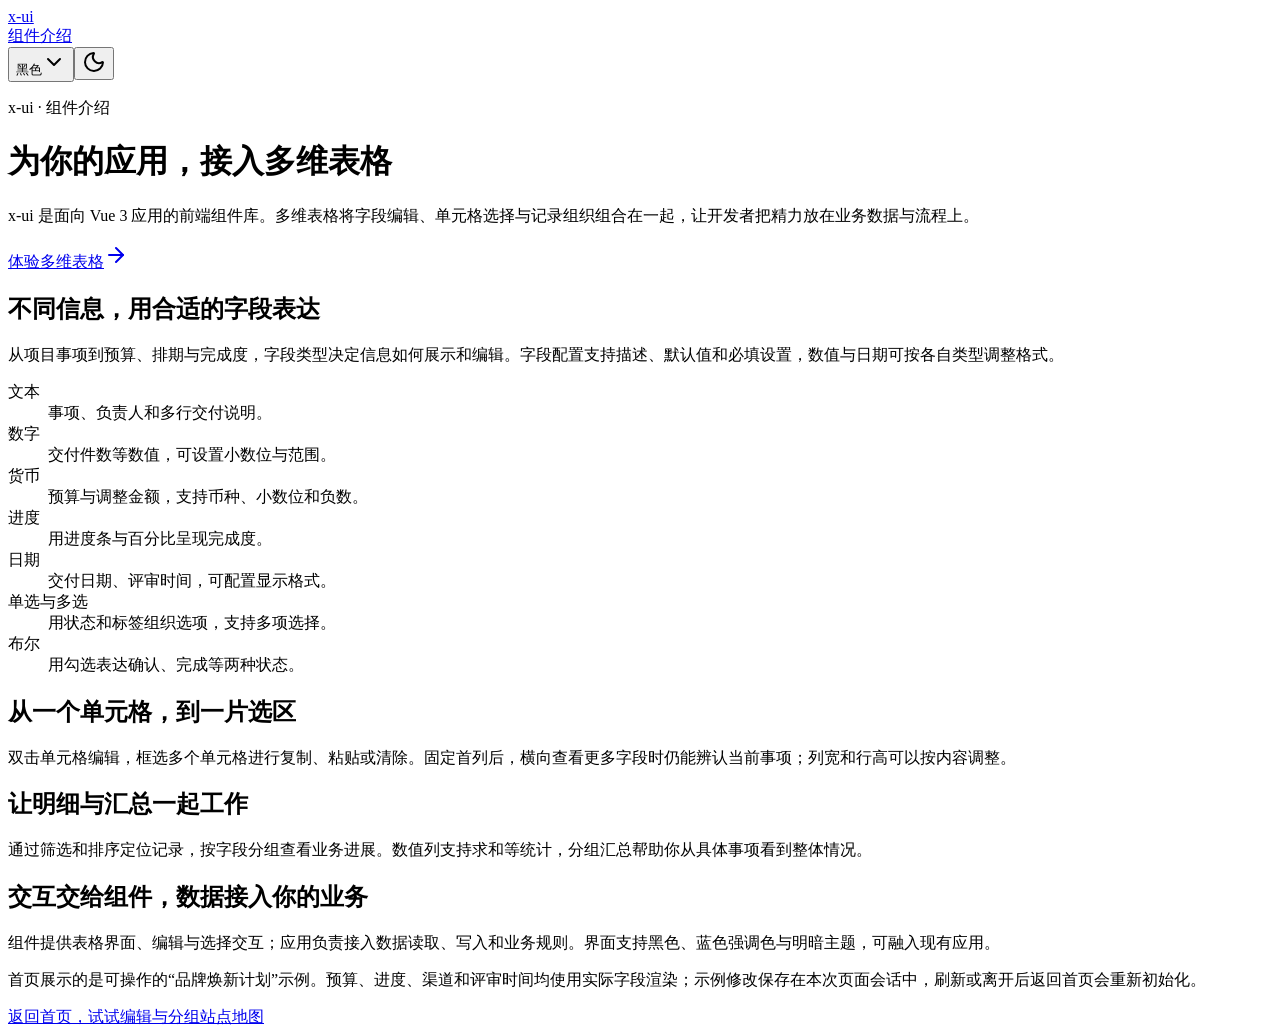
==== features/index.html @ f048147a "完善官网静态页面与搜索收录支持" ====
<!DOCTYPE html><html lang="en"><head><meta charset="utf-8"><meta name="viewport" content="width=device-width,initial-scale=1"><link rel="icon" href="data:image/svg+xml,%3Csvg xmlns='http://www.w3.org/2000/svg' viewBox='0 0 32 32'%3E%3Crect width='32' height='32' rx='8'/%3E%3Ctext x='16' y='22' text-anchor='middle' font-family='sans-serif' font-size='18' font-weight='700' fill='white'%3EX%3C/text%3E%3C/svg%3E"><meta name="color-scheme" content="light dark"><script type="module" crossorigin="" src="/x-ui-docs/assets/app-CK7sRmYG.js"></script><link rel="stylesheet" crossorigin="" href="/x-ui-docs/assets/app-Ch--ZZr5.css"><link rel="modulepreload" crossorigin="" href="/x-ui-docs/assets/index-Bvl92igi.js"><title>多维表格的字段、编辑与数据组织 · x-ui</title><meta name="description" content="了解 x-ui 多维表格当前支持的字段类型、单元格编辑与批量操作、分组筛选排序、列统计，以及组件与业务应用的数据边界。"><meta name="robots" content="index,follow"><meta property="og:title" content="多维表格的字段、编辑与数据组织 · x-ui"><meta property="og:description" content="了解 x-ui 多维表格当前支持的字段类型、单元格编辑与批量操作、分组筛选排序、列统计，以及组件与业务应用的数据边界。"><meta property="og:type" content="website"><meta property="og:site_name" content="x-ui"><meta property="og:locale" content="zh_CN"><meta property="og:url" content="https://gitlibingchen.github.io/x-ui-docs/features/"><link rel="canonical" href="https://gitlibingchen.github.io/x-ui-docs/features/"></head><body><div id="app" data-server-rendered="true"><!--[--><!--[--><!--[--><header class="site-nav sticky top-0 z-50 box-border flex h-14 items-center justify-between border-b border-border bg-background px-4 text-foreground [--x-control-radius-md:6px] [--x-icon-size-md:16px] [--x-control-gap-md:8px]" aria-label="站点导航"><div class="site-nav-start flex items-center gap-6"><a href="/x-ui-docs/" class="router-link-active site-brand inline-flex flex-none items-center text-2xl leading-8 font-semibold whitespace-nowrap text-foreground no-underline select-none focus-visible:outline-2 focus-visible:outline-offset-4 focus-visible:outline-ring" aria-label="x-ui 首页">x-ui</a><nav aria-label="主导航" class="flex items-center"><a aria-current="page" href="/x-ui-docs/features/" class="text-foreground router-link-exact-active text-sm text-muted-foreground no-underline hover:text-foreground focus-visible:outline-2 focus-visible:outline-offset-4 focus-visible:outline-ring">组件介绍</a></nav></div><div class="site-nav-actions flex items-center gap-2"><!--[--><!--[--><span data-slot="x-clear-control-frame" data-x-size="md" data-x-clear-replacement-root="" class="x:group/clear x:relative x:inline-flex x:w-fit x:max-w-full x:min-w-0 x:justify-self-start x:align-middle"><button aria-label="全局强调色" data-slot="x-select-trigger" data-x-size="md" data-x-label-activate="" data-size="md" data-x-input-variant="outlined" class="x:flex x:w-fit x:items-center x:gap-[var(--x-control-gap)] x:rounded-[var(--x-control-radius)] x:border x:data-[x-size=sm]:py-0 x:text-[length:var(--x-control-font-size)] x:leading-[var(--x-text-line-height)] x:whitespace-nowrap x:transition-colors x:outline-none x:select-none x:data-[placeholder]:text-muted-foreground x:h-[var(--x-control-height)] x:disabled:cursor-not-allowed x:disabled:opacity-50 x:aria-invalid:border-invalid x:dark:aria-invalid:border-invalid x:*:data-[slot=x-select-value]:line-clamp-1 x:*:data-[slot=x-select-value]:flex x:*:data-[slot=x-select-value]:items-center x:*:data-[slot=x-select-value]:gap-[var(--x-row-gap)] x:[&amp;_svg]:pointer-events-none x:[&amp;_svg]:shrink-0 x:[&amp;_svg:not([class*=size-])]:size-[var(--x-icon-size)] x:border-input x:bg-background x:dark:bg-background x:hover:bg-muted x:dark:hover:bg-muted x:shadow-none x:justify-between x:px-2.5 x:py-0 [--x-control-radius-md:6px] [--x-icon-size-md:16px] [--x-control-gap-md:8px]" role="combobox" type="button" aria-controls="reka-select-content-v-0" aria-expanded="false" aria-required="false" aria-autocomplete="none" dir="ltr" data-state="closed"><!--[--><!--[--><span style="pointer-events:none" data-slot="x-select-value" data-x-size="md" class=""><!--[--><!--[--><!--[--><span class="accent-choice x:inline-flex x:items-center x:gap-1.5" data-v-0aee4711=""><span class="accent-color-icon x:inline-flex x:size-4 x:flex-none x:items-center x:justify-center" aria-hidden="true" data-v-0aee4711=""><span class="accent-swatch x:inline-block x:size-2.5 x:flex-none x:rounded-full x:border x:border-[color-mix(in_oklch,var(--x-foreground)_24%,transparent)]" data-color="black" data-mode="light" data-v-0aee4711=""></span></span><span data-v-0aee4711="">黑色</span></span><!--]--><!--]--><!--]--></span><!--]--><span data-slot="x-clear-control-slot" data-x-size="md" data-x-clear-control-slot="" data-icon="inline-end" class="x:group/clear-slot x:relative x:inline-flex x:size-[var(--x-action-size)] x:shrink-0 x:items-center x:justify-center x:-mx-1"><span data-slot="x-clear-control-fallback" class="x:inline-flex x:size-full x:items-center x:justify-center x:transition-opacity x:duration-100 x:ease-out x:motion-reduce:transition-none"><!--[--><svg xmlns="http://www.w3.org/2000/svg" width="24" height="24" viewBox="0 0 24 24" fill="none" stroke="currentColor" stroke-width="2" stroke-linecap="round" stroke-linejoin="round" aria-hidden="true" class="lucide lucide-chevron-down-icon lucide-chevron-down x:pointer-events-none x:size-[var(--x-icon-size)] x:text-muted-foreground"><path d="m6 9 6 6 6-6"></path></svg><!--]--></span></span><!--]--></button><!----></span><!--v-if--><!--]--><!--v-if--><!--]--><button type="button" aria-label="切换到深色主题" data-slot="x-button" data-x-size="md" data-shape="icon" data-variant="outline" data-size="md" class="x:group/button x:inline-flex x:shrink-0 x:items-center x:justify-center x:rounded-[var(--x-control-radius)] x:border x:bg-clip-border x:text-[length:var(--x-control-font-size)] x:leading-[var(--x-text-line-height)] x:font-medium x:whitespace-nowrap x:transition-[color,background-color,border-color,box-shadow,transform] x:select-none x:outline-none x:focus-ring x:active:not-aria-[haspopup]:translate-y-px x:disabled:pointer-events-none x:disabled:opacity-50 x:aria-invalid:border-invalid x:dark:aria-invalid:border-invalid x:[&amp;_svg]:pointer-events-none x:[&amp;_svg]:shrink-0 x:[&amp;_svg:not([class*='size-'])]:size-[var(--x-icon-size)] x:hover:text-foreground x:aria-expanded:bg-muted x:aria-expanded:text-foreground x:dark:border-input x:[--x-control-radius:var(--x-control-radius-md,max(0px,calc(var(--x-radius)-2px)))] x:[--x-control-height:var(--x-control-height-md)] x:[--x-control-gap:var(--x-control-gap-md)] x:[--x-text-line-height:var(--x-text-line-height-md)] x:[--x-control-padding-x:var(--x-control-padding-x-md)] x:[--x-control-font-size:var(--x-control-font-size-md)] x:[--x-icon-size:var(--x-icon-size-md)] x:h-[var(--x-control-height)] x:gap-[var(--x-control-gap)] x:w-[var(--x-control-height)] x:p-0 x:has-data-[icon=inline-start]:pl-0 x:has-data-[icon=inline-end]:pr-0 x:border-input x:bg-background x:dark:bg-background x:hover:bg-muted x:dark:hover:bg-muted x:shadow-none"><!--[--><!----><!--[--><svg xmlns="http://www.w3.org/2000/svg" width="24" height="24" viewBox="0 0 24 24" fill="none" stroke="currentColor" stroke-width="2" stroke-linecap="round" stroke-linejoin="round" data-icon="" class="lucide lucide-moon-icon lucide-moon"><path d="M20.985 12.486a9 9 0 1 1-9.473-9.472c.405-.022.617.46.402.803a6 6 0 0 0 8.268 8.268c.344-.215.825-.004.803.401"></path></svg><!--]--><!--]--></button></div></header><main class="mx-auto max-w-5xl px-6 py-12 text-foreground sm:px-10 sm:py-20"><header class="max-w-2xl"><p class="mb-4 text-sm text-muted-foreground">x-ui · 组件介绍</p><h1 class="text-3xl leading-tight font-semibold tracking-tight sm:text-4xl">为你的应用，接入多维表格</h1><p class="mt-6 text-base leading-8 text-muted-foreground">x-ui 是面向 Vue 3 应用的前端组件库。多维表格将字段编辑、单元格选择与记录组织组合在一起，让开发者把精力放在业务数据与流程上。</p><a href="/x-ui-docs/" class="router-link-active x:group/button x:inline-flex x:shrink-0 x:items-center x:justify-center x:rounded-[var(--x-control-radius)] x:border x:border-transparent x:bg-clip-border x:text-[length:var(--x-control-font-size)] x:leading-[var(--x-text-line-height)] x:font-medium x:whitespace-nowrap x:transition-[color,background-color,border-color,box-shadow,transform] x:select-none x:outline-none x:focus-ring x:active:not-aria-[haspopup]:translate-y-px x:disabled:pointer-events-none x:disabled:opacity-50 x:aria-invalid:border-invalid x:dark:aria-invalid:border-invalid x:[&amp;_svg]:pointer-events-none x:[&amp;_svg]:shrink-0 x:[&amp;_svg:not([class*='size-'])]:size-[var(--x-icon-size)] x:bg-primary x:text-primary-foreground x:hover:bg-[color-mix(in_oklab,var(--x-primary),var(--x-foreground)_10%)] x:[--x-control-radius:var(--x-control-radius-md,max(0px,calc(var(--x-radius)-2px)))] x:[--x-control-height:var(--x-control-height-md)] x:[--x-control-gap:var(--x-control-gap-md)] x:[--x-text-line-height:var(--x-text-line-height-md)] x:[--x-control-padding-x:var(--x-control-padding-x-md)] x:[--x-control-font-size:var(--x-control-font-size-md)] x:[--x-icon-size:var(--x-icon-size-md)] x:h-[var(--x-control-height)] x:gap-[var(--x-control-gap)] x:px-[var(--x-control-padding-x)] x:has-data-[icon=inline-end]:pr-2 x:has-data-[icon=inline-start]:pl-2 x:mt-6 x:shadow-none" data-slot="x-button" data-x-size="md" data-shape="default" data-variant="default" data-size="md">体验多维表格<svg xmlns="http://www.w3.org/2000/svg" width="24" height="24" viewBox="0 0 24 24" fill="none" stroke="currentColor" stroke-width="2" stroke-linecap="round" stroke-linejoin="round" data-icon="" class="lucide lucide-arrow-right-icon lucide-arrow-right"><path d="M5 12h14"></path><path d="m12 5 7 7-7 7"></path></svg></a></header><section class="mt-14 border-t border-border pt-8" aria-labelledby="fields-title"><h2 id="fields-title" class="text-xl font-medium">不同信息，用合适的字段表达</h2><p class="mt-3 max-w-2xl text-sm leading-7 text-muted-foreground">从项目事项到预算、排期与完成度，字段类型决定信息如何展示和编辑。字段配置支持描述、默认值和必填设置，数值与日期可按各自类型调整格式。</p><dl class="mt-6 grid gap-x-10 gap-y-5 sm:grid-cols-2"><!--[--><div><dt class="text-sm font-medium">文本</dt><dd class="mt-1 text-sm leading-7 text-muted-foreground">事项、负责人和多行交付说明。</dd></div><div><dt class="text-sm font-medium">数字</dt><dd class="mt-1 text-sm leading-7 text-muted-foreground">交付件数等数值，可设置小数位与范围。</dd></div><div><dt class="text-sm font-medium">货币</dt><dd class="mt-1 text-sm leading-7 text-muted-foreground">预算与调整金额，支持币种、小数位和负数。</dd></div><div><dt class="text-sm font-medium">进度</dt><dd class="mt-1 text-sm leading-7 text-muted-foreground">用进度条与百分比呈现完成度。</dd></div><div><dt class="text-sm font-medium">日期</dt><dd class="mt-1 text-sm leading-7 text-muted-foreground">交付日期、评审时间，可配置显示格式。</dd></div><div><dt class="text-sm font-medium">单选与多选</dt><dd class="mt-1 text-sm leading-7 text-muted-foreground">用状态和标签组织选项，支持多项选择。</dd></div><div><dt class="text-sm font-medium">布尔</dt><dd class="mt-1 text-sm leading-7 text-muted-foreground">用勾选表达确认、完成等两种状态。</dd></div><!--]--></dl></section><section class="mt-12 grid gap-8 border-t border-border pt-8 sm:grid-cols-2" aria-label="编辑与组织"><div><h2 class="text-xl font-medium">从一个单元格，到一片选区</h2><p class="mt-3 text-sm leading-7 text-muted-foreground">双击单元格编辑，框选多个单元格进行复制、粘贴或清除。固定首列后，横向查看更多字段时仍能辨认当前事项；列宽和行高可以按内容调整。</p></div><div><h2 class="text-xl font-medium">让明细与汇总一起工作</h2><p class="mt-3 text-sm leading-7 text-muted-foreground">通过筛选和排序定位记录，按字段分组查看业务进展。数值列支持求和等统计，分组汇总帮助你从具体事项看到整体情况。</p></div></section><section class="mt-12 border-t border-border pt-8" aria-labelledby="integration-title"><h2 id="integration-title" class="text-xl font-medium">交互交给组件，数据接入你的业务</h2><p class="mt-3 max-w-3xl text-sm leading-7 text-muted-foreground">组件提供表格界面、编辑与选择交互；应用负责接入数据读取、写入和业务规则。界面支持黑色、蓝色强调色与明暗主题，可融入现有应用。</p><p class="mt-3 max-w-3xl text-sm leading-7 text-muted-foreground">首页展示的是可操作的“品牌焕新计划”示例。预算、进度、渠道和评审时间均使用实际字段渲染；示例修改保存在本次页面会话中，刷新或离开后返回首页会重新初始化。</p></section><footer class="mt-12 flex flex-wrap items-center justify-between gap-4 border-t border-border pt-6 text-sm"><a href="/x-ui-docs/" class="router-link-active text-foreground underline underline-offset-4 focus-visible:outline-2 focus-visible:outline-ring">返回首页，试试编辑与分组</a><a href="/x-ui-docs/sitemap.xml" class="text-muted-foreground underline underline-offset-4 focus-visible:outline-2 focus-visible:outline-ring">站点地图</a></footer></main><!--]--><!--]--><!----><!--]--></div></body></html>
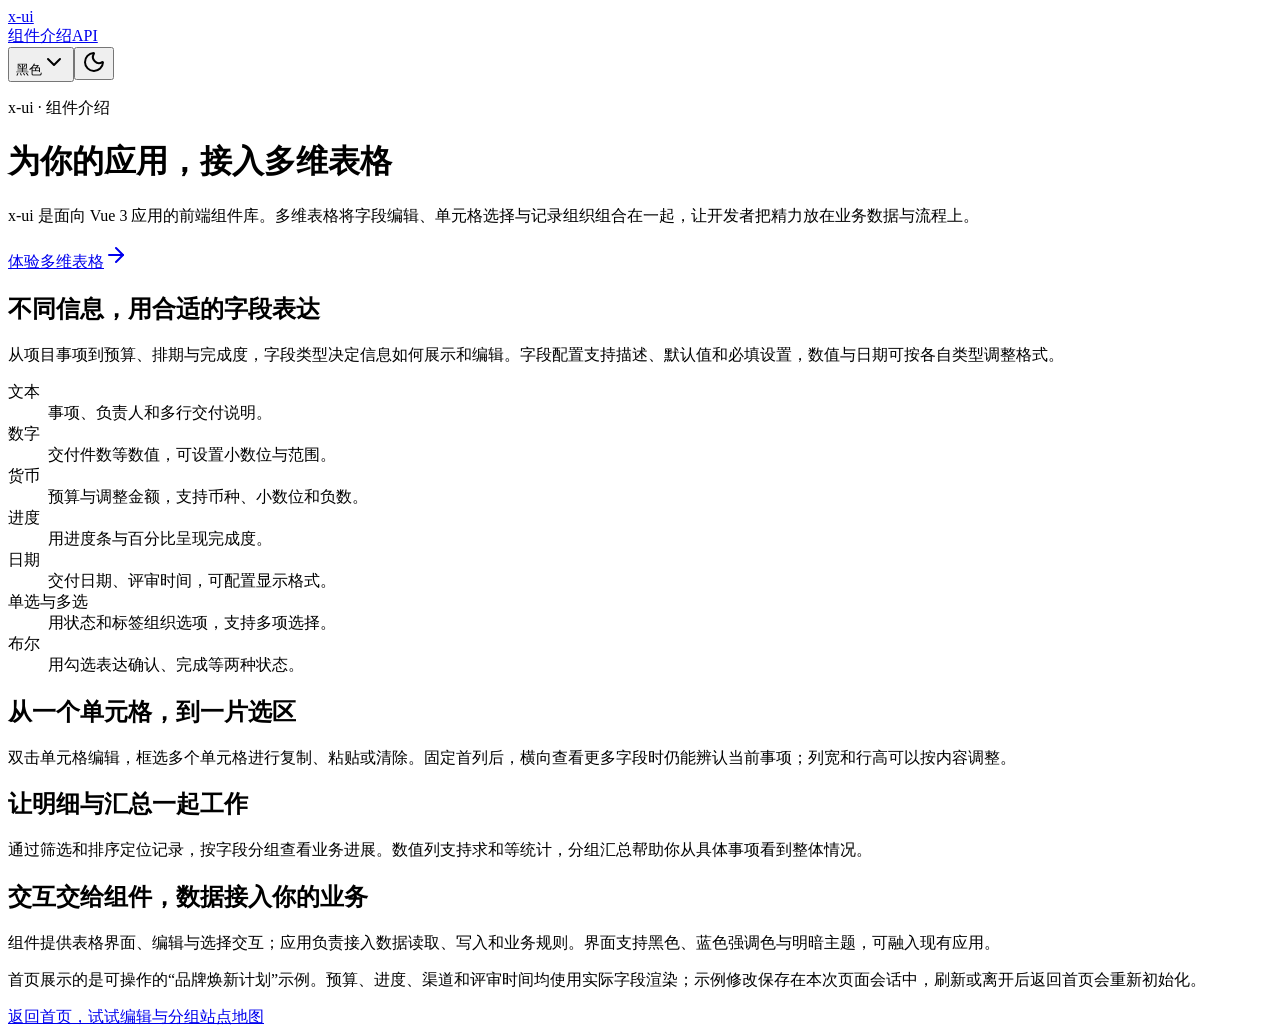
==== commit d7040403: "发布多维表格 API 官网与检索优化" ====
--- a/features/index.html
+++ b/features/index.html
@@ -1 +1,15 @@
-<!DOCTYPE html><html lang="en"><head><meta charset="utf-8"><meta name="viewport" content="width=device-width,initial-scale=1"><link rel="icon" href="data:image/svg+xml,%3Csvg xmlns='http://www.w3.org/2000/svg' viewBox='0 0 32 32'%3E%3Crect width='32' height='32' rx='8'/%3E%3Ctext x='16' y='22' text-anchor='middle' font-family='sans-serif' font-size='18' font-weight='700' fill='white'%3EX%3C/text%3E%3C/svg%3E"><meta name="color-scheme" content="light dark"><script type="module" crossorigin="" src="/x-ui-docs/assets/app-CK7sRmYG.js"></script><link rel="stylesheet" crossorigin="" href="/x-ui-docs/assets/app-Ch--ZZr5.css"><link rel="modulepreload" crossorigin="" href="/x-ui-docs/assets/index-Bvl92igi.js"><title>多维表格的字段、编辑与数据组织 · x-ui</title><meta name="description" content="了解 x-ui 多维表格当前支持的字段类型、单元格编辑与批量操作、分组筛选排序、列统计，以及组件与业务应用的数据边界。"><meta name="robots" content="index,follow"><meta property="og:title" content="多维表格的字段、编辑与数据组织 · x-ui"><meta property="og:description" content="了解 x-ui 多维表格当前支持的字段类型、单元格编辑与批量操作、分组筛选排序、列统计，以及组件与业务应用的数据边界。"><meta property="og:type" content="website"><meta property="og:site_name" content="x-ui"><meta property="og:locale" content="zh_CN"><meta property="og:url" content="https://gitlibingchen.github.io/x-ui-docs/features/"><link rel="canonical" href="https://gitlibingchen.github.io/x-ui-docs/features/"></head><body><div id="app" data-server-rendered="true"><!--[--><!--[--><!--[--><header class="site-nav sticky top-0 z-50 box-border flex h-14 items-center justify-between border-b border-border bg-background px-4 text-foreground [--x-control-radius-md:6px] [--x-icon-size-md:16px] [--x-control-gap-md:8px]" aria-label="站点导航"><div class="site-nav-start flex items-center gap-6"><a href="/x-ui-docs/" class="router-link-active site-brand inline-flex flex-none items-center text-2xl leading-8 font-semibold whitespace-nowrap text-foreground no-underline select-none focus-visible:outline-2 focus-visible:outline-offset-4 focus-visible:outline-ring" aria-label="x-ui 首页">x-ui</a><nav aria-label="主导航" class="flex items-center"><a aria-current="page" href="/x-ui-docs/features/" class="text-foreground router-link-exact-active text-sm text-muted-foreground no-underline hover:text-foreground focus-visible:outline-2 focus-visible:outline-offset-4 focus-visible:outline-ring">组件介绍</a></nav></div><div class="site-nav-actions flex items-center gap-2"><!--[--><!--[--><span data-slot="x-clear-control-frame" data-x-size="md" data-x-clear-replacement-root="" class="x:group/clear x:relative x:inline-flex x:w-fit x:max-w-full x:min-w-0 x:justify-self-start x:align-middle"><button aria-label="全局强调色" data-slot="x-select-trigger" data-x-size="md" data-x-label-activate="" data-size="md" data-x-input-variant="outlined" class="x:flex x:w-fit x:items-center x:gap-[var(--x-control-gap)] x:rounded-[var(--x-control-radius)] x:border x:data-[x-size=sm]:py-0 x:text-[length:var(--x-control-font-size)] x:leading-[var(--x-text-line-height)] x:whitespace-nowrap x:transition-colors x:outline-none x:select-none x:data-[placeholder]:text-muted-foreground x:h-[var(--x-control-height)] x:disabled:cursor-not-allowed x:disabled:opacity-50 x:aria-invalid:border-invalid x:dark:aria-invalid:border-invalid x:*:data-[slot=x-select-value]:line-clamp-1 x:*:data-[slot=x-select-value]:flex x:*:data-[slot=x-select-value]:items-center x:*:data-[slot=x-select-value]:gap-[var(--x-row-gap)] x:[&amp;_svg]:pointer-events-none x:[&amp;_svg]:shrink-0 x:[&amp;_svg:not([class*=size-])]:size-[var(--x-icon-size)] x:border-input x:bg-background x:dark:bg-background x:hover:bg-muted x:dark:hover:bg-muted x:shadow-none x:justify-between x:px-2.5 x:py-0 [--x-control-radius-md:6px] [--x-icon-size-md:16px] [--x-control-gap-md:8px]" role="combobox" type="button" aria-controls="reka-select-content-v-0" aria-expanded="false" aria-required="false" aria-autocomplete="none" dir="ltr" data-state="closed"><!--[--><!--[--><span style="pointer-events:none" data-slot="x-select-value" data-x-size="md" class=""><!--[--><!--[--><!--[--><span class="accent-choice x:inline-flex x:items-center x:gap-1.5" data-v-0aee4711=""><span class="accent-color-icon x:inline-flex x:size-4 x:flex-none x:items-center x:justify-center" aria-hidden="true" data-v-0aee4711=""><span class="accent-swatch x:inline-block x:size-2.5 x:flex-none x:rounded-full x:border x:border-[color-mix(in_oklch,var(--x-foreground)_24%,transparent)]" data-color="black" data-mode="light" data-v-0aee4711=""></span></span><span data-v-0aee4711="">黑色</span></span><!--]--><!--]--><!--]--></span><!--]--><span data-slot="x-clear-control-slot" data-x-size="md" data-x-clear-control-slot="" data-icon="inline-end" class="x:group/clear-slot x:relative x:inline-flex x:size-[var(--x-action-size)] x:shrink-0 x:items-center x:justify-center x:-mx-1"><span data-slot="x-clear-control-fallback" class="x:inline-flex x:size-full x:items-center x:justify-center x:transition-opacity x:duration-100 x:ease-out x:motion-reduce:transition-none"><!--[--><svg xmlns="http://www.w3.org/2000/svg" width="24" height="24" viewBox="0 0 24 24" fill="none" stroke="currentColor" stroke-width="2" stroke-linecap="round" stroke-linejoin="round" aria-hidden="true" class="lucide lucide-chevron-down-icon lucide-chevron-down x:pointer-events-none x:size-[var(--x-icon-size)] x:text-muted-foreground"><path d="m6 9 6 6 6-6"></path></svg><!--]--></span></span><!--]--></button><!----></span><!--v-if--><!--]--><!--v-if--><!--]--><button type="button" aria-label="切换到深色主题" data-slot="x-button" data-x-size="md" data-shape="icon" data-variant="outline" data-size="md" class="x:group/button x:inline-flex x:shrink-0 x:items-center x:justify-center x:rounded-[var(--x-control-radius)] x:border x:bg-clip-border x:text-[length:var(--x-control-font-size)] x:leading-[var(--x-text-line-height)] x:font-medium x:whitespace-nowrap x:transition-[color,background-color,border-color,box-shadow,transform] x:select-none x:outline-none x:focus-ring x:active:not-aria-[haspopup]:translate-y-px x:disabled:pointer-events-none x:disabled:opacity-50 x:aria-invalid:border-invalid x:dark:aria-invalid:border-invalid x:[&amp;_svg]:pointer-events-none x:[&amp;_svg]:shrink-0 x:[&amp;_svg:not([class*='size-'])]:size-[var(--x-icon-size)] x:hover:text-foreground x:aria-expanded:bg-muted x:aria-expanded:text-foreground x:dark:border-input x:[--x-control-radius:var(--x-control-radius-md,max(0px,calc(var(--x-radius)-2px)))] x:[--x-control-height:var(--x-control-height-md)] x:[--x-control-gap:var(--x-control-gap-md)] x:[--x-text-line-height:var(--x-text-line-height-md)] x:[--x-control-padding-x:var(--x-control-padding-x-md)] x:[--x-control-font-size:var(--x-control-font-size-md)] x:[--x-icon-size:var(--x-icon-size-md)] x:h-[var(--x-control-height)] x:gap-[var(--x-control-gap)] x:w-[var(--x-control-height)] x:p-0 x:has-data-[icon=inline-start]:pl-0 x:has-data-[icon=inline-end]:pr-0 x:border-input x:bg-background x:dark:bg-background x:hover:bg-muted x:dark:hover:bg-muted x:shadow-none"><!--[--><!----><!--[--><svg xmlns="http://www.w3.org/2000/svg" width="24" height="24" viewBox="0 0 24 24" fill="none" stroke="currentColor" stroke-width="2" stroke-linecap="round" stroke-linejoin="round" data-icon="" class="lucide lucide-moon-icon lucide-moon"><path d="M20.985 12.486a9 9 0 1 1-9.473-9.472c.405-.022.617.46.402.803a6 6 0 0 0 8.268 8.268c.344-.215.825-.004.803.401"></path></svg><!--]--><!--]--></button></div></header><main class="mx-auto max-w-5xl px-6 py-12 text-foreground sm:px-10 sm:py-20"><header class="max-w-2xl"><p class="mb-4 text-sm text-muted-foreground">x-ui · 组件介绍</p><h1 class="text-3xl leading-tight font-semibold tracking-tight sm:text-4xl">为你的应用，接入多维表格</h1><p class="mt-6 text-base leading-8 text-muted-foreground">x-ui 是面向 Vue 3 应用的前端组件库。多维表格将字段编辑、单元格选择与记录组织组合在一起，让开发者把精力放在业务数据与流程上。</p><a href="/x-ui-docs/" class="router-link-active x:group/button x:inline-flex x:shrink-0 x:items-center x:justify-center x:rounded-[var(--x-control-radius)] x:border x:border-transparent x:bg-clip-border x:text-[length:var(--x-control-font-size)] x:leading-[var(--x-text-line-height)] x:font-medium x:whitespace-nowrap x:transition-[color,background-color,border-color,box-shadow,transform] x:select-none x:outline-none x:focus-ring x:active:not-aria-[haspopup]:translate-y-px x:disabled:pointer-events-none x:disabled:opacity-50 x:aria-invalid:border-invalid x:dark:aria-invalid:border-invalid x:[&amp;_svg]:pointer-events-none x:[&amp;_svg]:shrink-0 x:[&amp;_svg:not([class*='size-'])]:size-[var(--x-icon-size)] x:bg-primary x:text-primary-foreground x:hover:bg-[color-mix(in_oklab,var(--x-primary),var(--x-foreground)_10%)] x:[--x-control-radius:var(--x-control-radius-md,max(0px,calc(var(--x-radius)-2px)))] x:[--x-control-height:var(--x-control-height-md)] x:[--x-control-gap:var(--x-control-gap-md)] x:[--x-text-line-height:var(--x-text-line-height-md)] x:[--x-control-padding-x:var(--x-control-padding-x-md)] x:[--x-control-font-size:var(--x-control-font-size-md)] x:[--x-icon-size:var(--x-icon-size-md)] x:h-[var(--x-control-height)] x:gap-[var(--x-control-gap)] x:px-[var(--x-control-padding-x)] x:has-data-[icon=inline-end]:pr-2 x:has-data-[icon=inline-start]:pl-2 x:mt-6 x:shadow-none" data-slot="x-button" data-x-size="md" data-shape="default" data-variant="default" data-size="md">体验多维表格<svg xmlns="http://www.w3.org/2000/svg" width="24" height="24" viewBox="0 0 24 24" fill="none" stroke="currentColor" stroke-width="2" stroke-linecap="round" stroke-linejoin="round" data-icon="" class="lucide lucide-arrow-right-icon lucide-arrow-right"><path d="M5 12h14"></path><path d="m12 5 7 7-7 7"></path></svg></a></header><section class="mt-14 border-t border-border pt-8" aria-labelledby="fields-title"><h2 id="fields-title" class="text-xl font-medium">不同信息，用合适的字段表达</h2><p class="mt-3 max-w-2xl text-sm leading-7 text-muted-foreground">从项目事项到预算、排期与完成度，字段类型决定信息如何展示和编辑。字段配置支持描述、默认值和必填设置，数值与日期可按各自类型调整格式。</p><dl class="mt-6 grid gap-x-10 gap-y-5 sm:grid-cols-2"><!--[--><div><dt class="text-sm font-medium">文本</dt><dd class="mt-1 text-sm leading-7 text-muted-foreground">事项、负责人和多行交付说明。</dd></div><div><dt class="text-sm font-medium">数字</dt><dd class="mt-1 text-sm leading-7 text-muted-foreground">交付件数等数值，可设置小数位与范围。</dd></div><div><dt class="text-sm font-medium">货币</dt><dd class="mt-1 text-sm leading-7 text-muted-foreground">预算与调整金额，支持币种、小数位和负数。</dd></div><div><dt class="text-sm font-medium">进度</dt><dd class="mt-1 text-sm leading-7 text-muted-foreground">用进度条与百分比呈现完成度。</dd></div><div><dt class="text-sm font-medium">日期</dt><dd class="mt-1 text-sm leading-7 text-muted-foreground">交付日期、评审时间，可配置显示格式。</dd></div><div><dt class="text-sm font-medium">单选与多选</dt><dd class="mt-1 text-sm leading-7 text-muted-foreground">用状态和标签组织选项，支持多项选择。</dd></div><div><dt class="text-sm font-medium">布尔</dt><dd class="mt-1 text-sm leading-7 text-muted-foreground">用勾选表达确认、完成等两种状态。</dd></div><!--]--></dl></section><section class="mt-12 grid gap-8 border-t border-border pt-8 sm:grid-cols-2" aria-label="编辑与组织"><div><h2 class="text-xl font-medium">从一个单元格，到一片选区</h2><p class="mt-3 text-sm leading-7 text-muted-foreground">双击单元格编辑，框选多个单元格进行复制、粘贴或清除。固定首列后，横向查看更多字段时仍能辨认当前事项；列宽和行高可以按内容调整。</p></div><div><h2 class="text-xl font-medium">让明细与汇总一起工作</h2><p class="mt-3 text-sm leading-7 text-muted-foreground">通过筛选和排序定位记录，按字段分组查看业务进展。数值列支持求和等统计，分组汇总帮助你从具体事项看到整体情况。</p></div></section><section class="mt-12 border-t border-border pt-8" aria-labelledby="integration-title"><h2 id="integration-title" class="text-xl font-medium">交互交给组件，数据接入你的业务</h2><p class="mt-3 max-w-3xl text-sm leading-7 text-muted-foreground">组件提供表格界面、编辑与选择交互；应用负责接入数据读取、写入和业务规则。界面支持黑色、蓝色强调色与明暗主题，可融入现有应用。</p><p class="mt-3 max-w-3xl text-sm leading-7 text-muted-foreground">首页展示的是可操作的“品牌焕新计划”示例。预算、进度、渠道和评审时间均使用实际字段渲染；示例修改保存在本次页面会话中，刷新或离开后返回首页会重新初始化。</p></section><footer class="mt-12 flex flex-wrap items-center justify-between gap-4 border-t border-border pt-6 text-sm"><a href="/x-ui-docs/" class="router-link-active text-foreground underline underline-offset-4 focus-visible:outline-2 focus-visible:outline-ring">返回首页，试试编辑与分组</a><a href="/x-ui-docs/sitemap.xml" class="text-muted-foreground underline underline-offset-4 focus-visible:outline-2 focus-visible:outline-ring">站点地图</a></footer></main><!--]--><!--]--><!----><!--]--></div></body></html>+<!DOCTYPE html><html lang="en"><head>
+    <meta charset="utf-8">
+    <meta name="viewport" content="width=device-width, initial-scale=1">
+    <link rel="icon" href="data:image/svg+xml,%3Csvg xmlns='http://www.w3.org/2000/svg' viewBox='0 0 32 32'%3E%3Crect width='32' height='32' rx='8'/%3E%3Ctext x='16' y='22' text-anchor='middle' font-family='sans-serif' font-size='18' font-weight='700' fill='white'%3EX%3C/text%3E%3C/svg%3E">
+    <meta name="color-scheme" content="light dark">
+    <script type="module" crossorigin="" src="/x-ui-docs/assets/app-LWnb_J6h.js"></script>
+    <link rel="modulepreload" crossorigin="" href="/x-ui-docs/assets/useApi-CUWMwLLw-C-ic9UT2.js">
+    <link rel="modulepreload" crossorigin="" href="/x-ui-docs/assets/button-D-0W109H.js">
+    <link rel="stylesheet" crossorigin="" href="/x-ui-docs/assets/app-CXUCe8Jp.css">
+  <link rel="modulepreload" crossorigin="" href="/x-ui-docs/assets/button-D-0W109H.js"><link rel="modulepreload" crossorigin="" href="/x-ui-docs/assets/features-zMtmnNN_.js"><title>多维表格的字段、编辑与数据组织 · x-ui</title><meta name="description" content="了解 x-ui 多维表格当前支持的字段类型、单元格编辑与批量操作、分组筛选排序、列统计，以及组件与业务应用的数据边界。"><meta name="robots" content="index,follow"><meta property="og:title" content="多维表格的字段、编辑与数据组织 · x-ui"><meta property="og:description" content="了解 x-ui 多维表格当前支持的字段类型、单元格编辑与批量操作、分组筛选排序、列统计，以及组件与业务应用的数据边界。"><meta property="og:type" content="website"><meta property="og:site_name" content="x-ui"><meta property="og:locale" content="zh_CN"><meta property="og:url" content="https://gitlibingchen.github.io/x-ui-docs/features/"><link rel="canonical" href="https://gitlibingchen.github.io/x-ui-docs/features/"></head>
+  <body>
+    <div id="app" data-server-rendered="true"><!--[--><!--[--><!--[--><header class="site-nav sticky top-0 z-50 box-border flex h-14 items-center justify-between border-b border-border bg-background px-4 text-foreground [--x-control-radius-md:6px] [--x-icon-size-md:16px] [--x-control-gap-md:8px]" aria-label="站点导航"><div class="site-nav-start flex min-w-0 items-center gap-3 sm:gap-6"><a href="/x-ui-docs/" class="router-link-active site-brand inline-flex flex-none items-center text-2xl leading-8 font-semibold whitespace-nowrap text-foreground no-underline select-none focus-visible:outline-2 focus-visible:outline-offset-4 focus-visible:outline-ring" aria-label="x-ui 首页">x-ui</a><nav aria-label="主导航" class="flex items-center gap-3 sm:gap-6"><a aria-current="page" href="/x-ui-docs/features/" class="text-foreground router-link-exact-active text-sm text-muted-foreground no-underline hover:text-foreground focus-visible:outline-2 focus-visible:outline-offset-4 focus-visible:outline-ring">组件介绍</a><a href="/x-ui-docs/api/data-table/" class="text-sm text-muted-foreground no-underline hover:text-foreground focus-visible:outline-2 focus-visible:outline-offset-4 focus-visible:outline-ring">API</a></nav></div><div class="site-nav-actions flex items-center gap-2"><!--[--><!--[--><span data-slot="x-clear-control-frame" data-x-size="md" data-x-clear-replacement-root="" class="x:group/clear x:relative x:inline-flex x:w-fit x:max-w-full x:min-w-0 x:justify-self-start x:align-middle"><button aria-label="全局强调色" data-slot="x-select-trigger" data-x-size="md" data-x-label-activate="" data-size="md" data-x-input-variant="outlined" class="x:flex x:w-fit x:items-center x:gap-[var(--x-control-gap)] x:rounded-[var(--x-control-radius)] x:border x:data-[x-size=sm]:py-0 x:text-[length:var(--x-control-font-size)] x:leading-[var(--x-text-line-height)] x:whitespace-nowrap x:transition-colors x:outline-none x:select-none x:data-[placeholder]:text-muted-foreground x:h-[var(--x-control-height)] x:disabled:cursor-not-allowed x:disabled:opacity-50 x:aria-invalid:border-invalid x:dark:interact:bg-input/50 x:dark:aria-invalid:border-invalid x:*:data-[slot=x-select-value]:line-clamp-1 x:*:data-[slot=x-select-value]:flex x:*:data-[slot=x-select-value]:items-center x:*:data-[slot=x-select-value]:gap-[var(--x-row-gap)] x:[&amp;_svg]:pointer-events-none x:[&amp;_svg]:shrink-0 x:[&amp;_svg:not([class*=size-])]:size-[var(--x-icon-size)] x:border-input x:bg-background x:dark:bg-background x:hover:bg-muted x:dark:hover:bg-muted x:shadow-none x:justify-between x:px-2.5 x:py-0 [--x-control-radius-md:6px] [--x-icon-size-md:16px] [--x-control-gap-md:8px]" role="combobox" type="button" aria-expanded="false" aria-required="false" aria-autocomplete="none" dir="ltr" data-state="closed"><!--[--><!--[--><span style="pointer-events:none;" data-slot="x-select-value" data-x-size="md" class=""><!--[--><!--[--><!--[--><span class="accent-choice x:inline-flex x:items-center x:gap-1.5" data-v-0aee4711=""><span class="accent-color-icon x:inline-flex x:size-4 x:flex-none x:items-center x:justify-center" aria-hidden="true" data-v-0aee4711=""><span class="accent-swatch x:inline-block x:size-2.5 x:flex-none x:rounded-full x:border x:border-[color-mix(in_oklch,var(--x-foreground)_24%,transparent)]" data-color="black" data-mode="light" data-v-0aee4711=""></span></span><span data-v-0aee4711="">黑色</span></span><!--]--><!--]--><!--]--></span><!--]--><span data-slot="x-clear-control-slot" data-x-size="md" data-x-clear-control-slot="" data-icon="inline-end" class="x:group/clear-slot x:relative x:inline-flex x:size-[var(--x-action-size)] x:shrink-0 x:items-center x:justify-center x:-mx-1"><span data-slot="x-clear-control-fallback" class="x:inline-flex x:size-full x:items-center x:justify-center x:transition-opacity x:duration-100 x:ease-out x:motion-reduce:transition-none"><!--[--><svg xmlns="http://www.w3.org/2000/svg" width="24" height="24" viewBox="0 0 24 24" fill="none" stroke="currentColor" stroke-width="2" stroke-linecap="round" stroke-linejoin="round" class="lucide lucide-chevron-down x:pointer-events-none x:size-[var(--x-icon-size)] x:text-muted-foreground" aria-hidden="true"><path d="m6 9 6 6 6-6"></path></svg><!--]--></span></span><!--]--></button><!----></span><!----><!--]--><!--v-if--><!--]--><button type="button" aria-label="切换到深色主题" data-slot="x-button" data-x-size="md" data-shape="icon" data-variant="outline" data-size="md" class="x:group/button x:inline-flex x:shrink-0 x:items-center x:justify-center x:rounded-[var(--x-control-radius)] x:border x:bg-clip-border x:text-[length:var(--x-control-font-size)] x:leading-[var(--x-text-line-height)] x:font-medium x:whitespace-nowrap x:transition-[color,background-color,border-color,box-shadow,transform] x:select-none x:outline-none x:focus-ring x:active:not-aria-[haspopup]:translate-y-px x:disabled:pointer-events-none x:disabled:opacity-50 x:aria-invalid:border-invalid x:dark:aria-invalid:border-invalid x:[&amp;_svg]:pointer-events-none x:[&amp;_svg]:shrink-0 x:[&amp;_svg:not([class*='size-'])]:size-[var(--x-icon-size)] x:interact:bg-muted x:interact:text-foreground x:aria-expanded:bg-muted x:aria-expanded:text-foreground x:dark:border-input x:dark:interact:bg-input/50 x:[--x-control-radius:var(--x-control-radius-md,max(0px,calc(var(--x-radius)-2px)))] x:[--x-control-height:var(--x-control-height-md)] x:[--x-control-gap:var(--x-control-gap-md)] x:[--x-text-line-height:var(--x-text-line-height-md)] x:[--x-control-padding-x:var(--x-control-padding-x-md)] x:[--x-control-font-size:var(--x-control-font-size-md)] x:[--x-icon-size:var(--x-icon-size-md)] x:h-[var(--x-control-height)] x:gap-[var(--x-control-gap)] x:w-[var(--x-control-height)] x:p-0 x:has-data-[icon=inline-start]:pl-0 x:has-data-[icon=inline-end]:pr-0 x:border-input x:bg-background x:dark:bg-background x:hover:bg-muted x:dark:hover:bg-muted x:shadow-none"><!--[--><!----><!--[--><svg xmlns="http://www.w3.org/2000/svg" width="24" height="24" viewBox="0 0 24 24" fill="none" stroke="currentColor" stroke-width="2" stroke-linecap="round" stroke-linejoin="round" class="lucide lucide-moon" aria-hidden="true" data-icon=""><path d="M20.985 12.486a9 9 0 1 1-9.473-9.472c.405-.022.617.46.402.803a6 6 0 0 0 8.268 8.268c.344-.215.825-.004.803.401"></path></svg><!--]--><!--]--></button></div></header><main class="mx-auto max-w-5xl px-6 py-12 text-foreground sm:px-10 sm:py-20"><header class="max-w-2xl"><p class="mb-4 text-sm text-muted-foreground">x-ui · 组件介绍</p><h1 class="text-3xl leading-tight font-semibold tracking-tight sm:text-4xl"> 为你的应用，接入多维表格 </h1><p class="mt-6 text-base leading-8 text-muted-foreground"> x-ui 是面向 Vue 3 应用的前端组件库。多维表格将字段编辑、单元格选择与记录组织组合在一起，让开发者把精力放在业务数据与流程上。 </p><a href="/x-ui-docs/" class="router-link-active x:group/button x:inline-flex x:shrink-0 x:items-center x:justify-center x:rounded-[var(--x-control-radius)] x:border x:border-transparent x:bg-clip-border x:text-[length:var(--x-control-font-size)] x:leading-[var(--x-text-line-height)] x:font-medium x:whitespace-nowrap x:transition-[color,background-color,border-color,box-shadow,transform] x:select-none x:outline-none x:focus-ring x:active:not-aria-[haspopup]:translate-y-px x:disabled:pointer-events-none x:disabled:opacity-50 x:aria-invalid:border-invalid x:dark:aria-invalid:border-invalid x:[&amp;_svg]:pointer-events-none x:[&amp;_svg]:shrink-0 x:[&amp;_svg:not([class*='size-'])]:size-[var(--x-icon-size)] x:bg-primary x:text-primary-foreground x:interact:bg-[color-mix(in_oklab,var(--x-primary),var(--x-foreground)_10%)] x:[--x-control-radius:var(--x-control-radius-md,max(0px,calc(var(--x-radius)-2px)))] x:[--x-control-height:var(--x-control-height-md)] x:[--x-control-gap:var(--x-control-gap-md)] x:[--x-text-line-height:var(--x-text-line-height-md)] x:[--x-control-padding-x:var(--x-control-padding-x-md)] x:[--x-control-font-size:var(--x-control-font-size-md)] x:[--x-icon-size:var(--x-icon-size-md)] x:h-[var(--x-control-height)] x:gap-[var(--x-control-gap)] x:px-[var(--x-control-padding-x)] x:has-data-[icon=inline-end]:pr-2 x:has-data-[icon=inline-start]:pl-2 x:mt-6 x:shadow-none" data-slot="x-button" data-x-size="md" data-shape="default" data-variant="default" data-size="md">体验多维表格<svg xmlns="http://www.w3.org/2000/svg" width="24" height="24" viewBox="0 0 24 24" fill="none" stroke="currentColor" stroke-width="2" stroke-linecap="round" stroke-linejoin="round" class="lucide lucide-arrow-right" aria-hidden="true" data-icon=""><path d="M5 12h14"></path><path d="m12 5 7 7-7 7"></path></svg></a></header><section class="mt-14 border-t border-border pt-8" aria-labelledby="fields-title"><h2 id="fields-title" class="text-xl font-medium">不同信息，用合适的字段表达</h2><p class="mt-3 max-w-2xl text-sm leading-7 text-muted-foreground"> 从项目事项到预算、排期与完成度，字段类型决定信息如何展示和编辑。字段配置支持描述、默认值和必填设置，数值与日期可按各自类型调整格式。 </p><dl class="mt-6 grid gap-x-10 gap-y-5 sm:grid-cols-2"><!--[--><div><dt class="text-sm font-medium">文本</dt><dd class="mt-1 text-sm leading-7 text-muted-foreground">事项、负责人和多行交付说明。</dd></div><div><dt class="text-sm font-medium">数字</dt><dd class="mt-1 text-sm leading-7 text-muted-foreground">交付件数等数值，可设置小数位与范围。</dd></div><div><dt class="text-sm font-medium">货币</dt><dd class="mt-1 text-sm leading-7 text-muted-foreground">预算与调整金额，支持币种、小数位和负数。</dd></div><div><dt class="text-sm font-medium">进度</dt><dd class="mt-1 text-sm leading-7 text-muted-foreground">用进度条与百分比呈现完成度。</dd></div><div><dt class="text-sm font-medium">日期</dt><dd class="mt-1 text-sm leading-7 text-muted-foreground">交付日期、评审时间，可配置显示格式。</dd></div><div><dt class="text-sm font-medium">单选与多选</dt><dd class="mt-1 text-sm leading-7 text-muted-foreground">用状态和标签组织选项，支持多项选择。</dd></div><div><dt class="text-sm font-medium">布尔</dt><dd class="mt-1 text-sm leading-7 text-muted-foreground">用勾选表达确认、完成等两种状态。</dd></div><!--]--></dl></section><section class="mt-12 grid gap-8 border-t border-border pt-8 sm:grid-cols-2" aria-label="编辑与组织"><div><h2 class="text-xl font-medium">从一个单元格，到一片选区</h2><p class="mt-3 text-sm leading-7 text-muted-foreground"> 双击单元格编辑，框选多个单元格进行复制、粘贴或清除。固定首列后，横向查看更多字段时仍能辨认当前事项；列宽和行高可以按内容调整。 </p></div><div><h2 class="text-xl font-medium">让明细与汇总一起工作</h2><p class="mt-3 text-sm leading-7 text-muted-foreground"> 通过筛选和排序定位记录，按字段分组查看业务进展。数值列支持求和等统计，分组汇总帮助你从具体事项看到整体情况。 </p></div></section><section class="mt-12 border-t border-border pt-8" aria-labelledby="integration-title"><h2 id="integration-title" class="text-xl font-medium">交互交给组件，数据接入你的业务</h2><p class="mt-3 max-w-3xl text-sm leading-7 text-muted-foreground"> 组件提供表格界面、编辑与选择交互；应用负责接入数据读取、写入和业务规则。界面支持黑色、蓝色强调色与明暗主题，可融入现有应用。 </p><p class="mt-3 max-w-3xl text-sm leading-7 text-muted-foreground"> 首页展示的是可操作的“品牌焕新计划”示例。预算、进度、渠道和评审时间均使用实际字段渲染；示例修改保存在本次页面会话中，刷新或离开后返回首页会重新初始化。 </p></section><footer class="mt-12 flex flex-wrap items-center justify-between gap-4 border-t border-border pt-6 text-sm"><a href="/x-ui-docs/" class="router-link-active text-foreground underline underline-offset-4 focus-visible:outline-2 focus-visible:outline-ring">返回首页，试试编辑与分组</a><a href="/x-ui-docs/sitemap.xml" class="text-muted-foreground underline underline-offset-4 focus-visible:outline-2 focus-visible:outline-ring">站点地图</a></footer></main><!--]--><!--]--><!----><!--]--></div>
+  
+
+</body></html>
